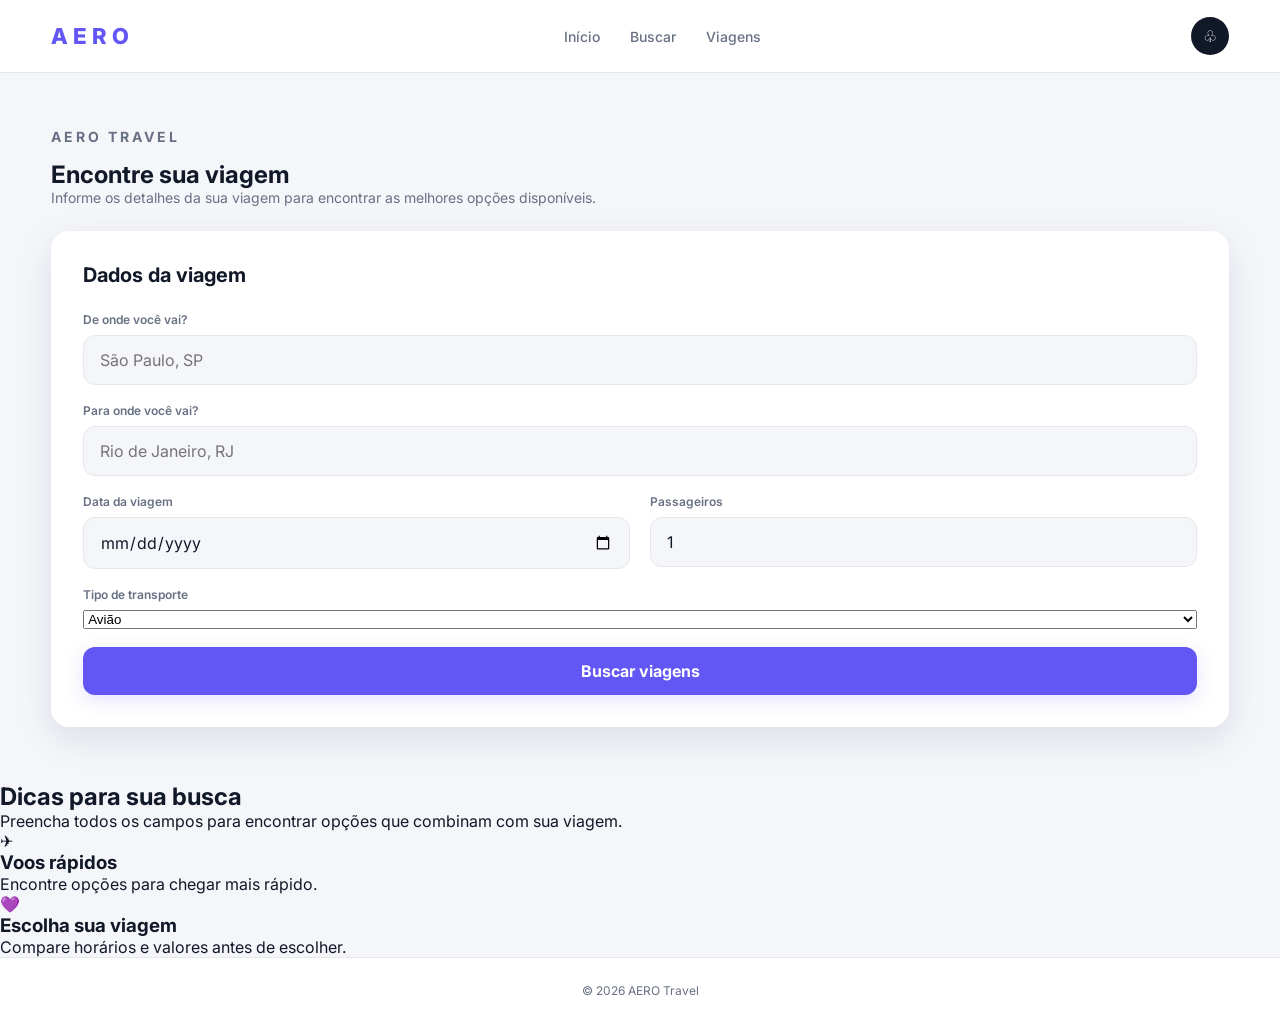
==== index.html @ 28d56502 "a parte do buscar" ====
<!DOCTYPE html>
<html lang="pt-BR">
<head>
    <meta charset="UTF-8">
    <meta name="viewport" content="width=device-width, initial-scale=1.0">

    <title>AERO — Buscar viagem</title>

    <link rel="preconnect" href="https://fonts.googleapis.com">
    <link rel="preconnect" href="https://fonts.gstatic.com" crossorigin>

    <link href="https://fonts.googleapis.com/css2?family=Inter:wght@400;500;600;700;800&display=swap" rel="stylesheet">

    <link rel="stylesheet" href="style.css">
</head>

<body>

    <header class="miku">
        <nav class="bowie" aria-label="Navegação principal">

            <a href="index.html" class="luka" aria-label="Página inicial da AERO">
                AERO
            </a>

            <div class="kaito">
                <a href="index.html" class="rin">Início</a>
                <a href="buscar.html" class="rin">Buscar</a>
                <a href="#" class="rin">Viagens</a>
            </div>

            <button class="len" aria-label="Notificações">
                ♧
            </button>

        </nav>
    </header>


    <main>

        <section class="kanade">

            <div class="marcy">
                <p class="ado">AERO TRAVEL</p>

                <h1>
                    Encontre sua viagem
                </h1>

                <p>
                    Informe os detalhes da sua viagem para encontrar
                    as melhores opções disponíveis.
                </p>
            </div>


            <section class="meiko" aria-labelledby="busca-titulo">

                <h2 id="busca-titulo" class="flower">
                    Dados da viagem
                </h2>


                <form class="rei" action="#" method="get">

                    <div class="asuka">

                        <label for="origem">
                            De onde você vai?
                        </label>

                        <input
                            type="text"
                            id="origem"
                            name="origem"
                            placeholder="São Paulo, SP"
                            required
                        >

                    </div>


                    <div class="asuka">

                        <label for="destino">
                            Para onde você vai?
                        </label>

                        <input
                            type="text"
                            id="destino"
                            name="destino"
                            placeholder="Rio de Janeiro, RJ"
                            required
                        >

                    </div>


                    <div class="sonic">

                        <div class="asuka">

                            <label for="data">
                                Data da viagem
                            </label>

                            <input
                                type="date"
                                id="data"
                                name="data"
                                required
                            >

                        </div>


                        <div class="asuka">

                            <label for="passageiros">
                                Passageiros
                            </label>

                            <input
                                type="number"
                                id="passageiros"
                                name="passageiros"
                                min="1"
                                max="10"
                                value="1"
                                required
                            >

                        </div>

                    </div>


                    <div class="asuka">

                        <label for="transporte">
                            Tipo de transporte
                        </label>

                        <select
                            id="transporte"
                            name="transporte"
                        >

                            <option value="aviao">
                                Avião
                            </option>

                            <option value="helicoptero">
                                Helicóptero
                            </option>

                        </select>

                    </div>


                    <button type="submit" class="yor">
                        Buscar viagens
                    </button>

                </form>

            </section>

        </section>


        <section class="iris" aria-labelledby="dicas-titulo">

            <div class="celeste">

                <h2 id="dicas-titulo">
                    Dicas para sua busca
                </h2>

                <p>
                    Preencha todos os campos para encontrar
                    opções que combinam com sua viagem.
                </p>

            </div>


            <div class="atlas">

                <article class="ren">

                    <div class="zephyr">
                        ✈
                    </div>

                    <div>
                        <h3>
                            Voos rápidos
                        </h3>

                        <p>
                            Encontre opções para chegar mais rápido.
                        </p>
                    </div>

                </article>


                <article class="ren">

                    <div class="zephyr">
                        💜
                    </div>

                    <div>
                        <h3>
                            Escolha sua viagem
                        </h3>

                        <p>
                            Compare horários e valores antes de escolher.
                        </p>
                    </div>

                </article>

            </div>

        </section>

    </main>


    <footer class="radiohead">

        <p>
            © 2026 AERO Travel
        </p>

    </footer>

</body>
</html>
---- style.css ----
:root {
    --miku-blue: #6257f5;
    --miku-light: #8279ff;
    --bowie-night: #111827;
    --luka-space: #182338;
    --gumi-white: #ffffff;
    --teto-cloud: #f5f6fa;
    --ado-gray: #687083;
    --ado-border: #e5e7eb;
    --freddie-shadow: 0 12px 35px rgba(17, 24, 39, 0.10);
    --hayley-shadow: 0 5px 18px rgba(98, 87, 245, 0.18);
    --meiko-round: 18px;
    --rei-round: 12px;
}


* {
    margin: 0;
    padding: 0;
    box-sizing: border-box;
}

body {
    min-height: 100vh;
    font-family: "Inter", sans-serif;
    color: var(--bowie-night);
    background: var(--teto-cloud);
    overflow-x: hidden;
}

a {
    color: inherit;
    text-decoration: none;
}


button,
input {
    font: inherit;
}


.miku {
    width: 100%;
    background: var(--gumi-white);
    border-bottom: 1px solid var(--ado-border);
}

.bowie {
    width: min(1180px, 92%);
    min-height: 72px;
    margin: 0 auto;
    display: flex;
    align-items: center;
    justify-content: space-between;
    gap: 30px;
}

.luka {
    font-size: 22px;
    font-weight: 800;
    letter-spacing: 5px;
    color: var(--miku-blue);
}

.kaito {
    display: flex;
    align-items: center;
    gap: 30px;
}

.rin {
    position: relative;
    font-size: 14px;
    font-weight: 500;
    color: var(--ado-gray);
    transition: color 0.2s ease;
}

.rin:hover {
    color: var(--miku-blue);
}

.len {
    width: 38px;
    height: 38px;
    border: 0;
    border-radius: 50%;
    color: var(--gumi-white);
    background: var(--bowie-night);
    cursor: pointer;
    transition:
        transform 0.2s ease,
        background 0.2s ease;
}

.len:hover {
    transform: translateY(-2px);
    background: var(--miku-blue);
}

.gumi {
    width: min(1180px, 92%);
    min-height: 520px;
    margin: 35px auto 0;
    padding: 65px;
    display: grid;
    grid-template-columns: 1fr 1fr;
    align-items: center;
    gap: 70px;
    border-radius: 28px;
    color: var(--gumi-white);
    background:
        linear-gradient(
            135deg,
            var(--luka-space),
            var(--bowie-night)
        );

    box-shadow: var(--freddie-shadow);
}

.teto {
    max-width: 520px;
}


.ado {
    margin-bottom: 15px;
    font-size: 12px;
    font-weight: 700;
    letter-spacing: 3px;
    color: var(--miku-light);
}


.freddie {
    margin-bottom: 20px;
    font-size: clamp(36px, 5vw, 60px);
    line-height: 1.05;
    letter-spacing: -2px;
}


.hayley {
    max-width: 420px;
    font-size: 16px;
    line-height: 1.7;
    color: #c8cedb;
}

.meiko {
    padding: 32px;
    border-radius: var(--meiko-round);
    color: var(--bowie-night);
    background: var(--gumi-white);
    box-shadow: var(--freddie-shadow);
}


.flower {
    margin-bottom: 25px;
    font-size: 20px;
}


.rei {
    display: flex;
    flex-direction: column;
    gap: 18px;
}


.asuka {
    display: flex;
    flex-direction: column;
    gap: 8px;
}


.asuka label {
    font-size: 12px;
    font-weight: 600;
    color: var(--ado-gray);
}


.asuka input {
    width: 100%;
    padding: 14px 16px;
    border: 1px solid var(--ado-border);
    border-radius: var(--rei-round);
    outline: none;
    color: var(--bowie-night);
    background: var(--teto-cloud);
    transition:
        border-color 0.2s ease,
        box-shadow 0.2s ease;
}


.asuka input:focus {
    border-color: var(--miku-blue);
    box-shadow: 0 0 0 3px rgba(98, 87, 245, 0.12);
}


.yor {
    width: 100%;
    padding: 14px 20px;
    border: 0;
    border-radius: var(--rei-round);
    color: var(--gumi-white);
    background: var(--miku-blue);
    font-weight: 700;
    cursor: pointer;
    box-shadow: var(--hayley-shadow);
    transition:
        transform 0.2s ease,
        background 0.2s ease;
}

.yor:hover {
    transform: translateY(-2px);
    background: var(--miku-light);
}


.kanade {
    width: min(1180px, 92%);
    margin: 55px auto;

}


.marcy {
    margin-bottom: 25px;
}


.marcy h2 {
    margin-bottom: 7px;
    font-size: 24px;
}


.marcy p {
    color: var(--ado-gray);
    font-size: 14px;
}


.sonic {
    display: grid;
    grid-template-columns: repeat(2, 1fr);
    gap: 20px;
}


.mob {
    padding: 24px;
    display: flex;
    align-items: center;
    gap: 18px;
    border: 1px solid var(--ado-border);
    border-radius: var(--meiko-round);
    background: var(--gumi-white);
    box-shadow: var(--freddie-shadow);
    transition:
        transform 0.2s ease,
        box-shadow 0.2s ease;
}


.mob:hover {
    transform: translateY(-4px);
    box-shadow: 0 16px 35px rgba(17, 24, 39, 0.13);
}


.ramona {
    width: 50px;
    height: 50px;
    display: flex;
    align-items: center;
    justify-content: center;
    flex-shrink: 0;
    border-radius: 14px;
    font-size: 22px;
    background: #eeedff;
}


.mob h3 {
    margin-bottom: 4px;
    font-size: 16px;
}


.mob p {
    font-size: 13px;
    color: var(--ado-gray);
}

.radiohead {
    padding: 25px;
    text-align: center;
    border-top: 1px solid var(--ado-border);
    color: var(--ado-gray);
    background: var(--gumi-white);
    font-size: 12px;
}

@media (max-width: 850px) {

    .gumi {
        grid-template-columns: 1fr;
        gap: 40px;
        padding: 45px;
    }

    .teto {
        max-width: 100%;
    }

}

@media (max-width: 600px) {
  
    .bowie {
        min-height: 64px;
    }

    .kaito {
        display: none;
    }


    .gumi {
        width: 94%;
        margin-top: 15px;
        padding: 30px 22px;
        border-radius: 22px;
        gap: 30px;
    }


    .freddie {
        font-size: 38px;
        letter-spacing: -1px;
    }


    .meiko {
        padding: 22px;
    }


    .sonic {
        grid-template-columns: 1fr;
    }


    .kanade {
        width: 94%;
        margin: 40px auto;
    }

}


@media (max-width: 400px) {

    .gumi {
        padding: 25px 18px;
    }


    .freddie {
        font-size: 33px;
    }


    .meiko {
        padding: 18px;
    }


    .mob {
        padding: 18px;
    }

}
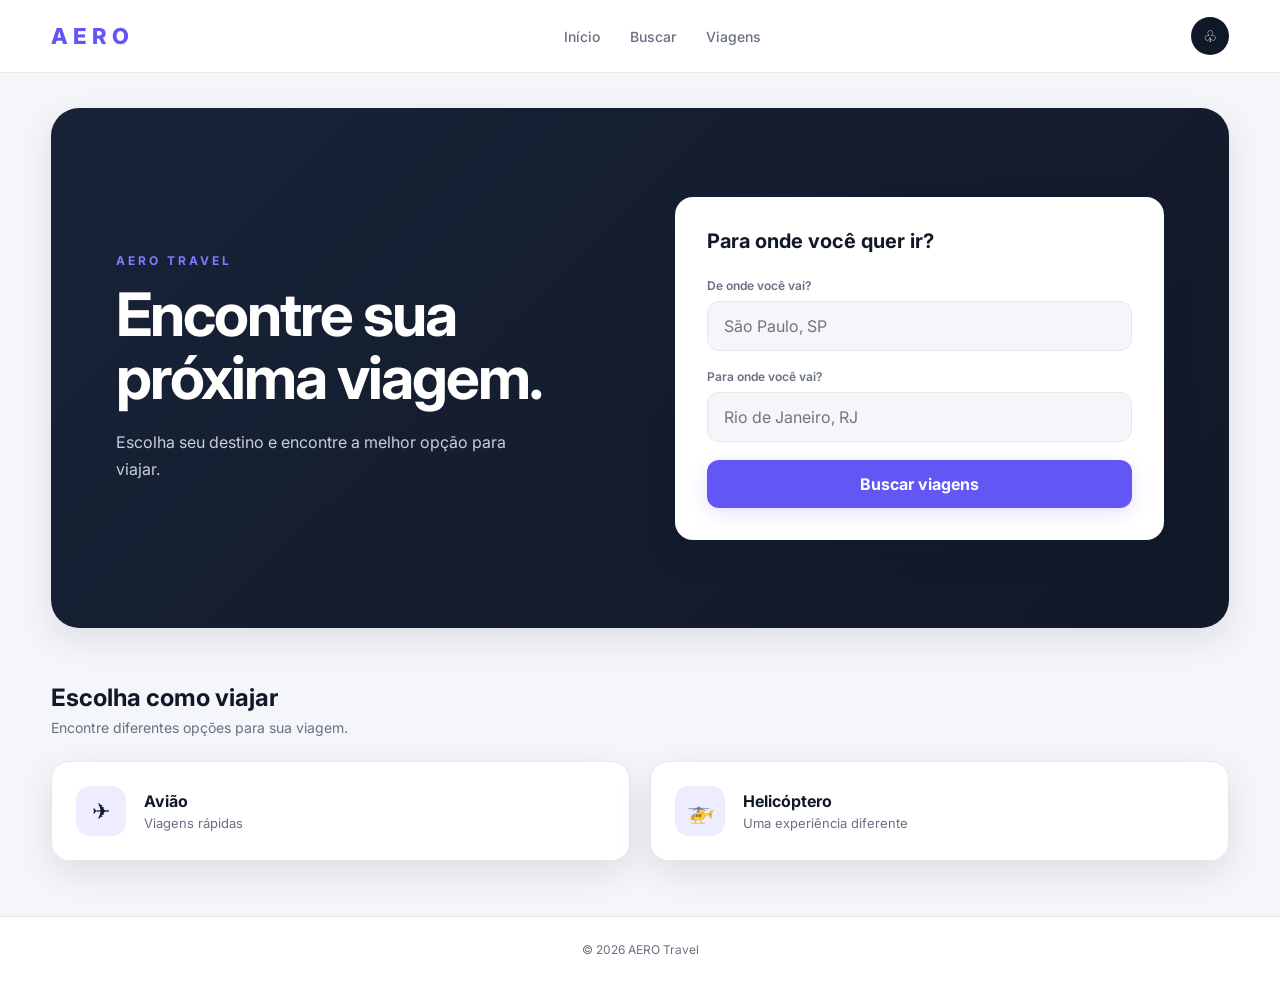
==== commit 34c71d3b: "corrigindo erros" ====
--- a/index.html
+++ b/index.html
@@ -1,11 +1,10 @@
-
 <!DOCTYPE html>
 <html lang="pt-BR">
 <head>
     <meta charset="UTF-8">
     <meta name="viewport" content="width=device-width, initial-scale=1.0">
 
-    <title>AERO — Buscar viagem</title>
+    <title>AERO — Sua próxima viagem</title>
 
     <link rel="preconnect" href="https://fonts.googleapis.com">
     <link rel="preconnect" href="https://fonts.gstatic.com" crossorigin>
@@ -40,125 +39,54 @@
 
     <main>
 
-        <section class="kanade">
+        <section class="gumi">
 
-            <div class="marcy">
+            <div class="teto">
+
                 <p class="ado">AERO TRAVEL</p>
 
-                <h1>
-                    Encontre sua viagem
+                <h1 class="freddie">
+                    Encontre sua<br>
+                    próxima viagem.
                 </h1>
 
-                <p>
-                    Informe os detalhes da sua viagem para encontrar
-                    as melhores opções disponíveis.
+                <p class="hayley">
+                    Escolha seu destino e encontre
+                    a melhor opção para viajar.
                 </p>
+
             </div>
 
 
             <section class="meiko" aria-labelledby="busca-titulo">
 
                 <h2 id="busca-titulo" class="flower">
-                    Dados da viagem
+                    Para onde você quer ir?
                 </h2>
 
-
-                <form class="rei" action="#" method="get">
+                <form class="rei">
 
                     <div class="asuka">
-
-                        <label for="origem">
-                            De onde você vai?
-                        </label>
+                        <label for="origem">De onde você vai?</label>
 
                         <input
                             type="text"
                             id="origem"
                             name="origem"
                             placeholder="São Paulo, SP"
-                            required
                         >
-
                     </div>
 
 
                     <div class="asuka">
-
-                        <label for="destino">
-                            Para onde você vai?
-                        </label>
+                        <label for="destino">Para onde você vai?</label>
 
                         <input
                             type="text"
                             id="destino"
                             name="destino"
                             placeholder="Rio de Janeiro, RJ"
-                            required
                         >
-
-                    </div>
-
-
-                    <div class="sonic">
-
-                        <div class="asuka">
-
-                            <label for="data">
-                                Data da viagem
-                            </label>
-
-                            <input
-                                type="date"
-                                id="data"
-                                name="data"
-                                required
-                            >
-
-                        </div>
-
-
-                        <div class="asuka">
-
-                            <label for="passageiros">
-                                Passageiros
-                            </label>
-
-                            <input
-                                type="number"
-                                id="passageiros"
-                                name="passageiros"
-                                min="1"
-                                max="10"
-                                value="1"
-                                required
-                            >
-
-                        </div>
-
-                    </div>
-
-
-                    <div class="asuka">
-
-                        <label for="transporte">
-                            Tipo de transporte
-                        </label>
-
-                        <select
-                            id="transporte"
-                            name="transporte"
-                        >
-
-                            <option value="aviao">
-                                Avião
-                            </option>
-
-                            <option value="helicoptero">
-                                Helicóptero
-                            </option>
-
-                        </select>
-
                     </div>
 
 
@@ -173,59 +101,36 @@
         </section>
 
 
-        <section class="iris" aria-labelledby="dicas-titulo">
+        <section class="kanade" aria-labelledby="atalhos-titulo">
 
-            <div class="celeste">
-
-                <h2 id="dicas-titulo">
-                    Dicas para sua busca
-                </h2>
+            <div class="marcy">
+                <h2 id="atalhos-titulo">Escolha como viajar</h2>
 
                 <p>
-                    Preencha todos os campos para encontrar
-                    opções que combinam com sua viagem.
+                    Encontre diferentes opções para sua viagem.
                 </p>
-
             </div>
 
 
-            <div class="atlas">
+            <div class="sonic">
 
-                <article class="ren">
-
-                    <div class="zephyr">
-                        ✈
-                    </div>
+                <article class="mob">
+                    <div class="ramona">✈</div>
 
                     <div>
-                        <h3>
-                            Voos rápidos
-                        </h3>
-
-                        <p>
-                            Encontre opções para chegar mais rápido.
-                        </p>
+                        <h3>Avião</h3>
+                        <p>Viagens rápidas</p>
                     </div>
-
                 </article>
 
 
-                <article class="ren">
-
-                    <div class="zephyr">
-                        💜
-                    </div>
+                <article class="mob">
+                    <div class="ramona">🚁</div>
 
                     <div>
-                        <h3>
-                            Escolha sua viagem
-                        </h3>
-
-                        <p>
-                            Compare horários e valores antes de escolher.
-                        </p>
+                        <h3>Helicóptero</h3>
+                        <p>Uma experiência diferente</p>
                     </div>
-
                 </article>
 
             </div>
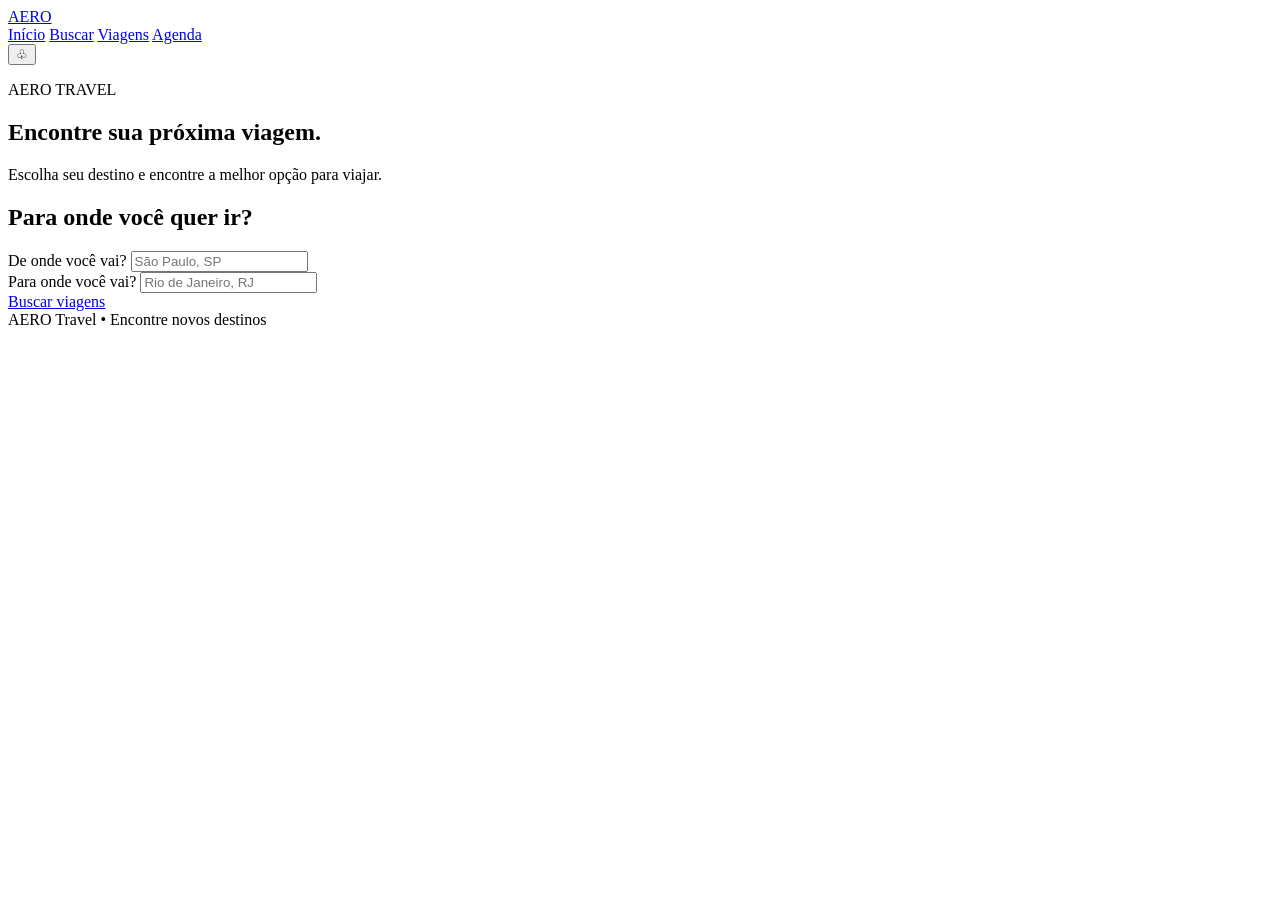
==== commit 2af1c0de: "Refactor index.html for improved layout and content Updated HTML structure and content for AERO Trav" ====
--- a/index.html
+++ b/index.html
@@ -1,68 +1,57 @@
 <!DOCTYPE html>
 <html lang="pt-BR">
+
 <head>
     <meta charset="UTF-8">
     <meta name="viewport" content="width=device-width, initial-scale=1.0">
-
-    <title>AERO — Sua próxima viagem</title>
+    <title>AERO Travel</title>
 
     <link rel="preconnect" href="https://fonts.googleapis.com">
     <link rel="preconnect" href="https://fonts.gstatic.com" crossorigin>
-
     <link href="https://fonts.googleapis.com/css2?family=Inter:wght@400;500;600;700;800&display=swap" rel="stylesheet">
 
-    <link rel="stylesheet" href="style.css">
+    <link rel="stylesheet" href="css/style.css">
 </head>
 
 <body>
 
     <header class="miku">
-        <nav class="bowie" aria-label="Navegação principal">
+        <div class="bowie">
 
-            <a href="index.html" class="luka" aria-label="Página inicial da AERO">
-                AERO
-            </a>
+            <a href="index.html" class="luka">AERO</a>
 
-            <div class="kaito">
+            <nav class="kaito">
                 <a href="index.html" class="rin">Início</a>
                 <a href="buscar.html" class="rin">Buscar</a>
-                <a href="#" class="rin">Viagens</a>
+                <a href="resultados.html" class="rin">Viagens</a>
+                <a href="agenda.html" class="rin">Agenda</a>
+            </nav>
+
+            <button class="len">♧</button>
+
+        </div>
+    </header>
+
+    <main class="aero-fundo">
+
+        <div class="aero-sombra"></div>
+
+        <section class="kanade aero-conteudo">
+
+            <div class="marcy">
+                <p class="ado">AERO TRAVEL</p>
+
+                <h1>Encontre sua próxima viagem.</h1>
+
+                <p>
+                    Escolha seu destino e encontre a melhor
+                    opção para viajar.
+                </p>
             </div>
 
-            <button class="len" aria-label="Notificações">
-                ♧
-            </button>
+            <section class="meiko">
 
-        </nav>
-    </header>
-
-
-    <main>
-
-        <section class="gumi">
-
-            <div class="teto">
-
-                <p class="ado">AERO TRAVEL</p>
-
-                <h1 class="freddie">
-                    Encontre sua<br>
-                    próxima viagem.
-                </h1>
-
-                <p class="hayley">
-                    Escolha seu destino e encontre
-                    a melhor opção para viajar.
-                </p>
-
-            </div>
-
-
-            <section class="meiko" aria-labelledby="busca-titulo">
-
-                <h2 id="busca-titulo" class="flower">
-                    Para onde você quer ir?
-                </h2>
+                <h2 class="flower">Para onde você quer ir?</h2>
 
                 <form class="rei">
 
@@ -72,11 +61,8 @@
                         <input
                             type="text"
                             id="origem"
-                            name="origem"
-                            placeholder="São Paulo, SP"
-                        >
+                            placeholder="São Paulo, SP">
                     </div>
-
 
                     <div class="asuka">
                         <label for="destino">Para onde você vai?</label>
@@ -84,15 +70,16 @@
                         <input
                             type="text"
                             id="destino"
-                            name="destino"
-                            placeholder="Rio de Janeiro, RJ"
-                        >
+                            placeholder="Rio de Janeiro, RJ">
                     </div>
 
+                    <div class="sonic">
 
-                    <button type="submit" class="yor">
-                        Buscar viagens
-                    </button>
+                        <a href="buscar.html" class="yor">
+                            Buscar viagens
+                        </a>
+
+                    </div>
 
                 </form>
 
@@ -100,53 +87,12 @@
 
         </section>
 
-
-        <section class="kanade" aria-labelledby="atalhos-titulo">
-
-            <div class="marcy">
-                <h2 id="atalhos-titulo">Escolha como viajar</h2>
-
-                <p>
-                    Encontre diferentes opções para sua viagem.
-                </p>
-            </div>
-
-
-            <div class="sonic">
-
-                <article class="mob">
-                    <div class="ramona">✈</div>
-
-                    <div>
-                        <h3>Avião</h3>
-                        <p>Viagens rápidas</p>
-                    </div>
-                </article>
-
-
-                <article class="mob">
-                    <div class="ramona">🚁</div>
-
-                    <div>
-                        <h3>Helicóptero</h3>
-                        <p>Uma experiência diferente</p>
-                    </div>
-                </article>
-
-            </div>
-
-        </section>
-
     </main>
 
-
     <footer class="radiohead">
-
-        <p>
-            © 2026 AERO Travel
-        </p>
-
+        AERO Travel • Encontre novos destinos
     </footer>
 
 </body>
+
 </html>
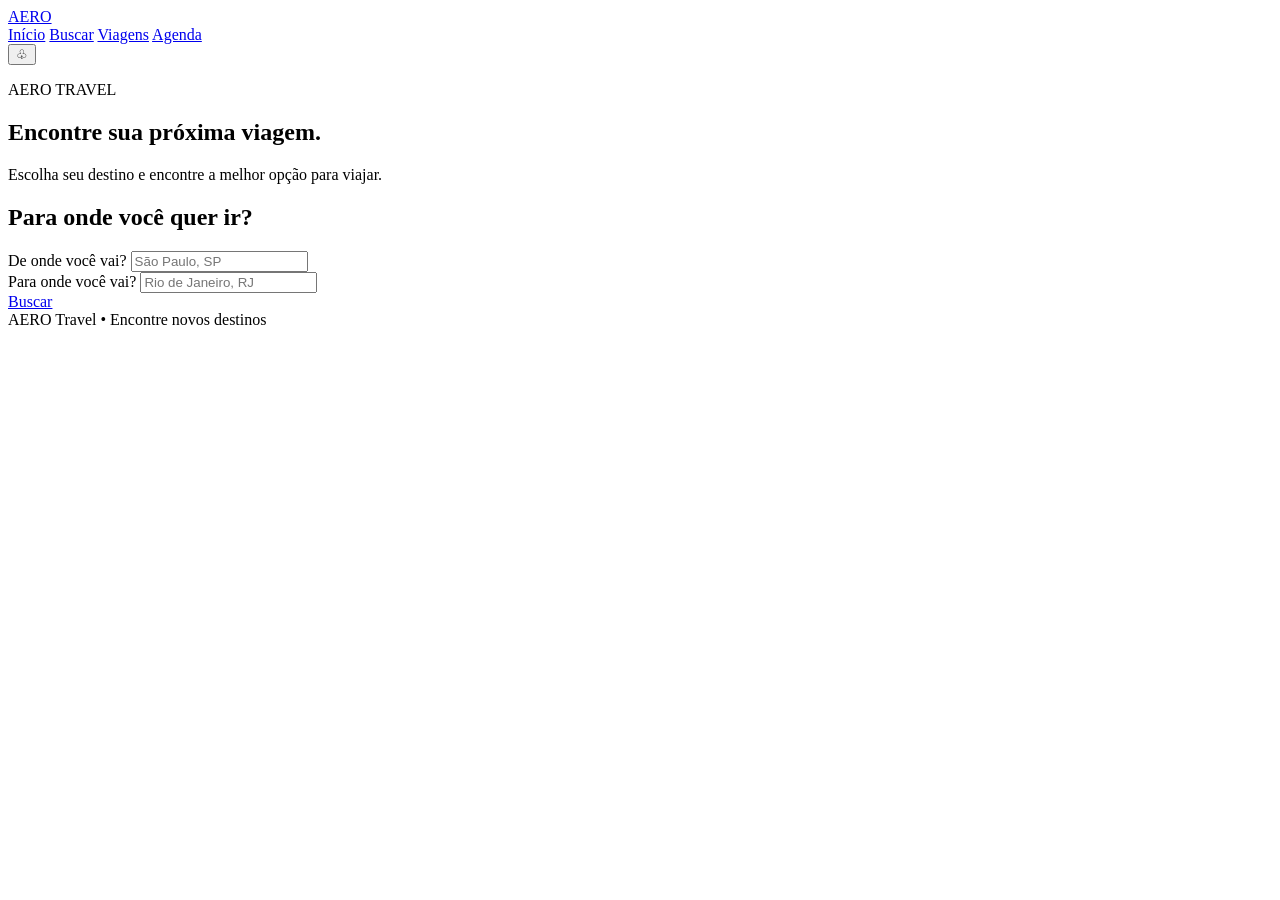
==== commit 337c295d: "Refactor HTML structure and update titles" ====
--- a/index.html
+++ b/index.html
@@ -4,10 +4,12 @@
 <head>
     <meta charset="UTF-8">
     <meta name="viewport" content="width=device-width, initial-scale=1.0">
-    <title>AERO Travel</title>
+
+    <title>AERO</title>
 
     <link rel="preconnect" href="https://fonts.googleapis.com">
     <link rel="preconnect" href="https://fonts.gstatic.com" crossorigin>
+
     <link href="https://fonts.googleapis.com/css2?family=Inter:wght@400;500;600;700;800&display=swap" rel="stylesheet">
 
     <link rel="stylesheet" href="css/style.css">
@@ -16,29 +18,35 @@
 <body>
 
     <header class="miku">
+
         <div class="bowie">
 
             <a href="index.html" class="luka">AERO</a>
 
             <nav class="kaito">
+
                 <a href="index.html" class="rin">Início</a>
+
                 <a href="buscar.html" class="rin">Buscar</a>
+
                 <a href="resultados.html" class="rin">Viagens</a>
+
                 <a href="agenda.html" class="rin">Agenda</a>
+
             </nav>
 
             <button class="len">♧</button>
 
         </div>
+
     </header>
 
-    <main class="aero-fundo">
+    <main>
 
-        <div class="aero-sombra"></div>
-
-        <section class="kanade aero-conteudo">
+        <section class="kanade">
 
             <div class="marcy">
+
                 <p class="ado">AERO TRAVEL</p>
 
                 <h1>Encontre sua próxima viagem.</h1>
@@ -47,36 +55,47 @@
                     Escolha seu destino e encontre a melhor
                     opção para viajar.
                 </p>
+
             </div>
 
             <section class="meiko">
 
-                <h2 class="flower">Para onde você quer ir?</h2>
+                <h2 class="flower">
+                    Para onde você quer ir?
+                </h2>
 
                 <form class="rei">
 
                     <div class="asuka">
-                        <label for="origem">De onde você vai?</label>
+
+                        <label for="origem">
+                            De onde você vai?
+                        </label>
 
                         <input
                             type="text"
                             id="origem"
                             placeholder="São Paulo, SP">
+
                     </div>
 
                     <div class="asuka">
-                        <label for="destino">Para onde você vai?</label>
+
+                        <label for="destino">
+                            Para onde você vai?
+                        </label>
 
                         <input
                             type="text"
                             id="destino"
                             placeholder="Rio de Janeiro, RJ">
+
                     </div>
 
                     <div class="sonic">
 
                         <a href="buscar.html" class="yor">
-                            Buscar viagens
+                            Buscar
                         </a>
 
                     </div>
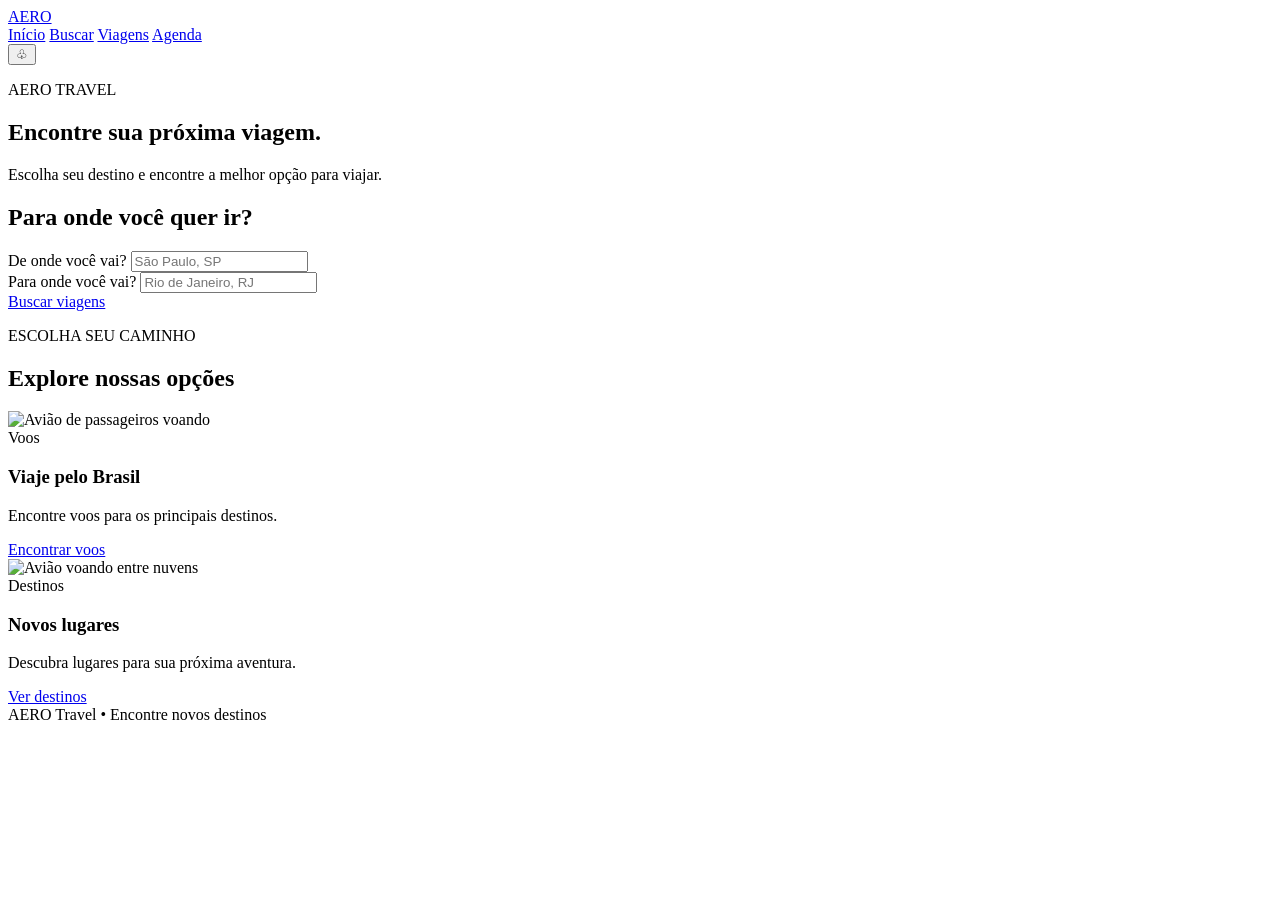
==== commit 10292743: "Update title and navigation links in index.html" ====
--- a/index.html
+++ b/index.html
@@ -5,11 +5,10 @@
     <meta charset="UTF-8">
     <meta name="viewport" content="width=device-width, initial-scale=1.0">
 
-    <title>AERO</title>
+    <title>AERO | Início</title>
 
     <link rel="preconnect" href="https://fonts.googleapis.com">
     <link rel="preconnect" href="https://fonts.gstatic.com" crossorigin>
-
     <link href="https://fonts.googleapis.com/css2?family=Inter:wght@400;500;600;700;800&display=swap" rel="stylesheet">
 
     <link rel="stylesheet" href="css/style.css">
@@ -24,15 +23,10 @@
             <a href="index.html" class="luka">AERO</a>
 
             <nav class="kaito">
-
                 <a href="index.html" class="rin">Início</a>
-
                 <a href="buscar.html" class="rin">Buscar</a>
-
-                <a href="resultados.html" class="rin">Viagens</a>
-
-                <a href="agenda.html" class="rin">Agenda</a>
-
+                <a href="viagens.html" class="rin">Viagens</a>
+                <a href="agendamento.html" class="rin">Agenda</a>
             </nav>
 
             <button class="len">♧</button>
@@ -43,7 +37,7 @@
 
     <main>
 
-        <section class="kanade">
+        <section class="morrigan">
 
             <div class="marcy">
 
@@ -58,19 +52,15 @@
 
             </div>
 
-            <section class="meiko">
+            <div class="meiko">
 
-                <h2 class="flower">
-                    Para onde você quer ir?
-                </h2>
+                <h2 class="flower">Para onde você quer ir?</h2>
 
                 <form class="rei">
 
                     <div class="asuka">
 
-                        <label for="origem">
-                            De onde você vai?
-                        </label>
+                        <label for="origem">De onde você vai?</label>
 
                         <input
                             type="text"
@@ -81,9 +71,7 @@
 
                     <div class="asuka">
 
-                        <label for="destino">
-                            Para onde você vai?
-                        </label>
+                        <label for="destino">Para onde você vai?</label>
 
                         <input
                             type="text"
@@ -92,17 +80,68 @@
 
                     </div>
 
-                    <div class="sonic">
+                    <a href="buscar.html" class="yor">
+                        Buscar viagens
+                    </a>
 
-                        <a href="buscar.html" class="yor">
-                            Buscar
+                </form>
+
+            </div>
+
+        </section>
+
+        <section class="atlas">
+
+            <div class="section-heading">
+                <div>
+                    <p class="ado">ESCOLHA SEU CAMINHO</p>
+                    <h2>Explore nossas opções</h2>
+                </div>
+            </div>
+
+            <div class="viagens-grid">
+
+                <article class="viagem-card viagem-image">
+
+                    <img src="imagens/img2.png" alt="Avião de passageiros voando">
+
+                    <div class="viagem-content">
+
+                        <span class="status">Voos</span>
+
+                        <h3>Viaje pelo Brasil</h3>
+
+                        <p>Encontre voos para os principais destinos.</p>
+
+                        <a href="buscar.html" class="detalhes-link">
+                            Encontrar voos
                         </a>
 
                     </div>
 
-                </form>
+                </article>
 
-            </section>
+                <article class="viagem-card viagem-image">
+
+                    <img src="imagens/img5.png" alt="Avião voando entre nuvens">
+
+                    <div class="viagem-content">
+
+                        <span class="status">Destinos</span>
+
+                        <h3>Novos lugares</h3>
+
+                        <p>Descubra lugares para sua próxima aventura.</p>
+
+                        <a href="viagens.html" class="detalhes-link">
+                            Ver destinos
+                        </a>
+
+                    </div>
+
+                </article>
+
+            </div>
 
         </section>
 
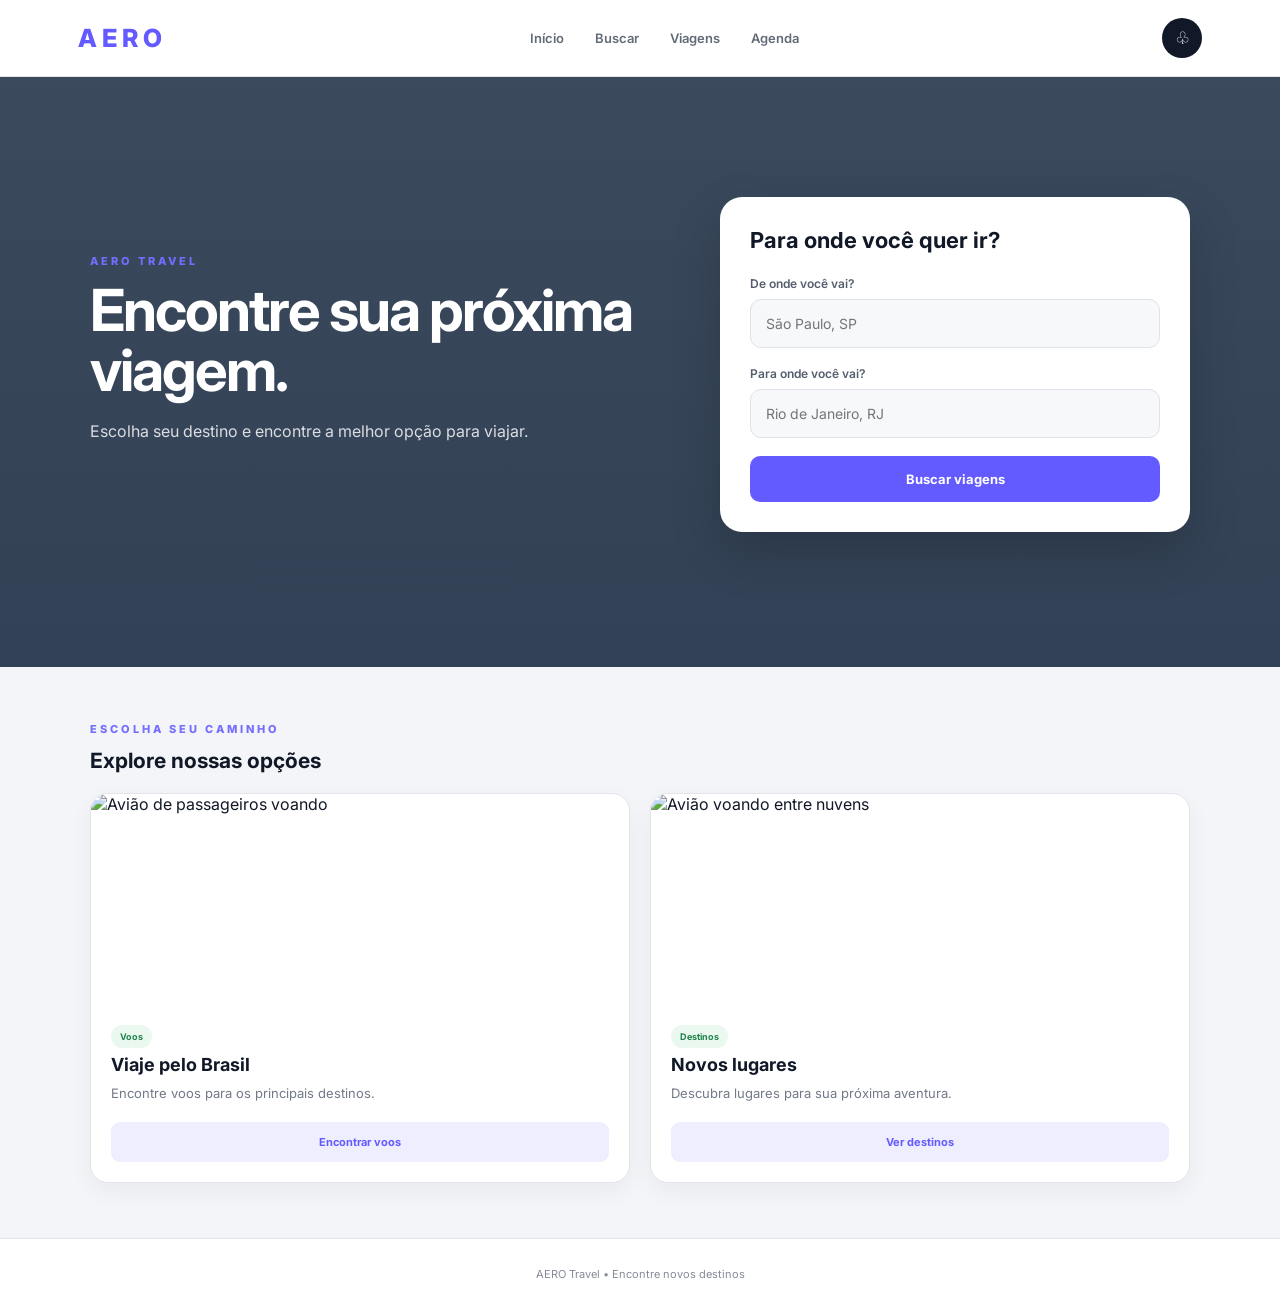
==== commit c3f51135: "Update stylesheet link path in index.html" ====
--- a/index.html
+++ b/index.html
@@ -11,7 +11,7 @@
     <link rel="preconnect" href="https://fonts.gstatic.com" crossorigin>
     <link href="https://fonts.googleapis.com/css2?family=Inter:wght@400;500;600;700;800&display=swap" rel="stylesheet">
 
-    <link rel="stylesheet" href="css/style.css">
+    <link rel="stylesheet" href="style.css">
 </head>
 
 <body>
--- a/style.css
+++ b/style.css
@@ -0,0 +1,1160 @@
+* {
+    margin: 0;
+    padding: 0;
+    box-sizing: border-box;
+}
+
+html {
+    scroll-behavior: smooth;
+}
+
+body {
+    min-height: 100vh;
+    font-family: 'Inter', sans-serif;
+    background: #f4f5f8;
+    color: #111827;
+}
+
+a {
+    text-decoration: none;
+    color: inherit;
+}
+
+button,
+input,
+select {
+    font-family: inherit;
+}
+
+.miku {
+    width: 100%;
+    background: #ffffff;
+    border-bottom: 1px solid #e3e5eb;
+    position: sticky;
+    top: 0;
+    z-index: 50;
+}
+
+.bowie {
+    width: min(1180px, 100%);
+    min-height: 76px;
+    margin: auto;
+    padding: 0 28px;
+    display: flex;
+    align-items: center;
+    justify-content: space-between;
+    gap: 25px;
+}
+
+.luka {
+    color: #635bff;
+    font-size: 25px;
+    font-weight: 800;
+    letter-spacing: 5px;
+}
+
+.kaito {
+    display: flex;
+    align-items: center;
+    gap: 5px;
+}
+
+.rin {
+    padding: 10px 13px;
+    border-radius: 9px;
+    color: #626a78;
+    font-size: 13px;
+    font-weight: 600;
+    transition: 0.2s;
+}
+
+.rin:hover,
+.active-rin {
+    background: #efeeff;
+    color: #635bff;
+}
+
+.len {
+    width: 40px;
+    height: 40px;
+    border: none;
+    border-radius: 50%;
+    background: #111827;
+    color: #ffffff;
+    font-size: 17px;
+    cursor: pointer;
+}
+
+main {
+    width: 100%;
+}
+
+.pagina {
+    width: min(1100px, calc(100% - 40px));
+    margin: auto;
+    padding: 55px 0 70px;
+}
+
+.morrigan {
+    position: relative;
+    min-height: 590px;
+    width: min(1100px, calc(100% - 40px));
+    margin: auto;
+    padding: 65px 0 80px;
+    display: grid;
+    grid-template-columns: 1fr 470px;
+    align-items: center;
+    gap: 60px;
+}
+
+.morrigan::before {
+    content: "";
+    position: absolute;
+    z-index: -1;
+    top: 0;
+    left: 50%;
+    width: 100vw;
+    height: 100%;
+    transform: translateX(-50%);
+    background:
+        linear-gradient(rgba(7, 25, 49, 0.78), rgba(7, 25, 49, 0.82)),
+        url("../imagens/img1.png") center / cover no-repeat;
+}
+
+.marcy {
+    margin-bottom: 30px;
+}
+
+.marcy h1 {
+    max-width: 650px;
+    margin-bottom: 18px;
+    color: #ffffff;
+    font-size: clamp(38px, 5vw, 58px);
+    line-height: 1.04;
+    letter-spacing: -2px;
+}
+
+.marcy > p:last-child {
+    max-width: 570px;
+    color: rgba(255, 255, 255, 0.82);
+    font-size: 16px;
+    line-height: 1.7;
+}
+
+.pagina .marcy h1 {
+    color: #111827;
+}
+
+.pagina .marcy > p:last-child {
+    color: #6b7280;
+}
+
+.ado {
+    margin-bottom: 12px;
+    color: #756dff;
+    font-size: 11px;
+    font-weight: 800;
+    letter-spacing: 3px;
+}
+
+.meiko {
+    padding: 30px;
+    border-radius: 22px;
+    background: #ffffff;
+    box-shadow: 0 20px 50px rgba(0, 0, 0, 0.18);
+}
+
+.flower {
+    margin-bottom: 23px;
+    font-size: 22px;
+}
+
+.rei {
+    display: flex;
+    flex-direction: column;
+    gap: 18px;
+}
+
+.asuka {
+    display: flex;
+    flex-direction: column;
+    gap: 8px;
+}
+
+.asuka label {
+    color: #555e6d;
+    font-size: 12px;
+    font-weight: 600;
+}
+
+.asuka input,
+.asuka select {
+    width: 100%;
+    min-height: 49px;
+    padding: 0 15px;
+    border: 1px solid #dfe2e8;
+    border-radius: 11px;
+    outline: none;
+    background: #f7f8fa;
+    color: #161b25;
+    font-size: 14px;
+}
+
+.asuka input:focus,
+.asuka select:focus {
+    border-color: #635bff;
+    background: #ffffff;
+}
+
+.form-grid {
+    display: grid;
+    grid-template-columns: 1fr 1fr;
+    gap: 15px;
+}
+
+.yor {
+    min-height: 46px;
+    padding: 0 22px;
+    display: inline-flex;
+    align-items: center;
+    justify-content: center;
+    border: none;
+    border-radius: 10px;
+    background: #635bff;
+    color: #ffffff;
+    font-size: 13px;
+    font-weight: 700;
+    cursor: pointer;
+    transition: 0.2s;
+}
+
+.yor:hover {
+    background: #5047ec;
+    transform: translateY(-2px);
+}
+
+.atlas {
+    width: min(1100px, calc(100% - 40px));
+    margin: 0 auto;
+    padding: 55px 0;
+}
+
+.section-heading {
+    margin-bottom: 20px;
+    display: flex;
+    align-items: center;
+    justify-content: space-between;
+    gap: 20px;
+}
+
+.section-heading h2 {
+    font-size: 21px;
+}
+
+.section-heading span {
+    color: #858b97;
+    font-size: 12px;
+}
+
+.viagens-grid {
+    display: grid;
+    grid-template-columns: repeat(2, minmax(0, 1fr));
+    gap: 20px;
+}
+
+.viagem-card {
+    overflow: hidden;
+    min-width: 0;
+    border: 1px solid #e3e5ea;
+    border-radius: 18px;
+    background: #ffffff;
+    box-shadow: 0 8px 25px rgba(20, 28, 45, 0.05);
+    transition: 0.2s;
+}
+
+.viagem-card:hover {
+    transform: translateY(-3px);
+    box-shadow: 0 14px 32px rgba(20, 28, 45, 0.1);
+}
+
+.viagem-image img {
+    width: 100%;
+    height: 210px;
+    display: block;
+    object-fit: cover;
+}
+
+.viagem-content {
+    padding: 20px;
+}
+
+.viagem-content h3 {
+    margin: 10px 0 8px;
+    font-size: 18px;
+}
+
+.viagem-content p {
+    margin-bottom: 18px;
+    color: #727987;
+    font-size: 13px;
+    line-height: 1.6;
+}
+
+.viagens-section {
+    width: 100%;
+}
+
+.tabs {
+    margin-bottom: 28px;
+    display: flex;
+    gap: 7px;
+    border-bottom: 1px solid #e1e4e9;
+}
+
+.tab {
+    padding: 10px 14px;
+    border-radius: 8px 8px 0 0;
+    color: #777f8d;
+    font-size: 12px;
+    font-weight: 600;
+}
+
+.active-tab {
+    color: #ffffff;
+    background: #635bff;
+}
+
+.viagem-card:not(.viagem-image) {
+    padding: 20px;
+}
+
+.aviao {
+    width: 100%;
+    height: 160px;
+    margin: -20px -20px 20px;
+    width: calc(100% + 40px);
+    object-fit: cover;
+}
+
+.viagem-topo {
+    display: flex;
+    align-items: center;
+    justify-content: space-between;
+    gap: 12px;
+    margin-bottom: 22px;
+}
+
+.companhia {
+    min-width: 0;
+    display: flex;
+    align-items: center;
+    gap: 10px;
+}
+
+.chihiro {
+    width: 40px;
+    height: 40px;
+    flex-shrink: 0;
+    display: flex;
+    align-items: center;
+    justify-content: center;
+    border-radius: 11px;
+    background: #efeeff;
+    color: #635bff;
+}
+
+.companhia h3 {
+    font-size: 13px;
+}
+
+.companhia p {
+    margin-top: 3px;
+    color: #8a909b;
+    font-size: 10px;
+}
+
+.status,
+.confirmed,
+.finalizada {
+    padding: 6px 9px;
+    border-radius: 20px;
+    background: #eaf8f0;
+    color: #21844b;
+    font-size: 9px;
+    font-weight: 700;
+    white-space: nowrap;
+}
+
+.rota {
+    display: grid;
+    grid-template-columns: 1fr auto 1fr;
+    align-items: center;
+    gap: 10px;
+    padding: 18px 0;
+    border-top: 1px solid #e9ebef;
+    border-bottom: 1px solid #e9ebef;
+}
+
+.cidade {
+    display: flex;
+    flex-direction: column;
+    gap: 4px;
+}
+
+.cidade:last-child {
+    text-align: right;
+}
+
+.cidade span {
+    color: #626a78;
+    font-size: 10px;
+}
+
+.cidade strong {
+    font-size: 21px;
+}
+
+.cidade small {
+    color: #999faa;
+    font-size: 9px;
+    font-weight: 700;
+}
+
+.linha-rota {
+    color: #635bff;
+    font-size: 10px;
+    white-space: nowrap;
+}
+
+.viagem-info {
+    display: grid;
+    grid-template-columns: repeat(3, 1fr);
+    gap: 10px;
+    padding: 17px 0;
+}
+
+.viagem-info div {
+    display: flex;
+    flex-direction: column;
+    gap: 4px;
+}
+
+.viagem-info span {
+    color: #8a909b;
+    font-size: 9px;
+}
+
+.viagem-info strong {
+    font-size: 11px;
+}
+
+.detalhes-link {
+    min-height: 40px;
+    display: flex;
+    align-items: center;
+    justify-content: center;
+    border-radius: 9px;
+    background: #efeeff;
+    color: #635bff;
+    font-size: 11px;
+    font-weight: 700;
+    transition: 0.2s;
+}
+
+.detalhes-link:hover {
+    background: #635bff;
+    color: #ffffff;
+}
+
+.voltar {
+    display: inline-block;
+    margin-bottom: 18px;
+    color: #635bff;
+    font-size: 12px;
+    font-weight: 600;
+}
+
+.aster {
+    overflow: hidden;
+    border-radius: 20px;
+    background: #ffffff;
+    box-shadow: 0 10px 35px rgba(20, 28, 45, 0.07);
+}
+
+.detalhes-aviao {
+    width: 100%;
+    height: 260px;
+    display: block;
+    object-fit: cover;
+}
+
+.aster > .selene,
+.aster > .orion,
+.aster > .lyra,
+.aster > .payton {
+    margin-left: 30px;
+    margin-right: 30px;
+}
+
+.selene {
+    padding: 25px 0;
+    display: flex;
+    align-items: center;
+    justify-content: space-between;
+    gap: 20px;
+    border-bottom: 1px solid #e8e9ed;
+}
+
+.selene h1 {
+    margin-bottom: 5px;
+    font-size: 22px;
+}
+
+.selene p:last-child {
+    color: #858b97;
+    font-size: 11px;
+}
+
+.lilith-text {
+    margin-bottom: 5px;
+    color: #635bff;
+    font-size: 9px;
+    font-weight: 800;
+    letter-spacing: 2px;
+}
+
+.orion {
+    display: grid;
+    grid-template-columns: 1fr auto 1fr;
+    align-items: center;
+    gap: 25px;
+    padding: 40px 15px;
+}
+
+.destino {
+    display: flex;
+    flex-direction: column;
+    gap: 6px;
+}
+
+.destino:last-child {
+    text-align: right;
+}
+
+.destino span {
+    color: #646c79;
+    font-size: 12px;
+}
+
+.destino strong {
+    font-size: 31px;
+}
+
+.destino small {
+    color: #969ca7;
+    font-size: 9px;
+    font-weight: 700;
+}
+
+.trajeto {
+    color: #635bff;
+    text-align: center;
+    font-size: 10px;
+}
+
+.trajeto div {
+    margin-top: 8px;
+    white-space: nowrap;
+}
+
+.lyra {
+    padding: 25px 0;
+    border-top: 1px solid #e8e9ed;
+}
+
+.lyra h2 {
+    margin-bottom: 17px;
+    font-size: 18px;
+}
+
+.cassio {
+    display: grid;
+    grid-template-columns: repeat(4, 1fr);
+    gap: 12px;
+}
+
+.nova-card {
+    padding: 15px;
+    border-radius: 11px;
+    background: #f7f7fa;
+}
+
+.nova-card span,
+.location span,
+.total span {
+    display: block;
+    margin-bottom: 5px;
+    color: #858b97;
+    font-size: 9px;
+}
+
+.nova-card strong,
+.location strong {
+    font-size: 11px;
+}
+
+.payton {
+    padding: 20px 0 25px;
+    display: flex;
+    align-items: center;
+    justify-content: space-between;
+    gap: 20px;
+    border-top: 1px solid #e8e9ed;
+}
+
+.payton h2 {
+    color: #635bff;
+    font-size: 21px;
+}
+
+.selena {
+    width: min(700px, calc(100% - 40px));
+    margin: auto;
+    padding: 60px 0;
+    text-align: center;
+}
+
+.stella {
+    width: 62px;
+    height: 62px;
+    margin: 0 auto 20px;
+    display: flex;
+    align-items: center;
+    justify-content: center;
+    border-radius: 50%;
+    background: #eaf8f0;
+    color: #21844b;
+    font-size: 27px;
+    font-weight: 700;
+}
+
+.selena h1 {
+    margin-bottom: 12px;
+    font-size: 34px;
+}
+
+.cassie-text {
+    margin-bottom: 30px;
+    color: #737a87;
+    font-size: 13px;
+}
+
+.celine {
+    padding: 23px;
+    border: 1px solid #e3e5ea;
+    border-radius: 18px;
+    background: #ffffff;
+    text-align: left;
+}
+
+.marina {
+    padding-bottom: 20px;
+    display: flex;
+    align-items: center;
+    justify-content: space-between;
+    gap: 15px;
+    border-bottom: 1px solid #e8e9ed;
+}
+
+.marina h2 {
+    font-size: 17px;
+}
+
+.violetta {
+    padding: 25px 0;
+    display: grid;
+    grid-template-columns: 1fr auto 1fr;
+    align-items: center;
+    gap: 15px;
+}
+
+.location {
+    display: flex;
+    flex-direction: column;
+}
+
+.location:last-child {
+    text-align: right;
+}
+
+.arrow {
+    color: #635bff;
+    font-size: 20px;
+}
+
+.total {
+    padding-top: 18px;
+    display: flex;
+    justify-content: space-between;
+    border-top: 1px solid #e8e9ed;
+}
+
+.total strong {
+    color: #635bff;
+    font-size: 19px;
+}
+
+.actions {
+    margin-top: 18px;
+    display: flex;
+    flex-direction: column;
+    gap: 9px;
+}
+
+.back-home {
+    min-height: 44px;
+    display: flex;
+    align-items: center;
+    justify-content: center;
+    border: 1px solid #dfe2e8;
+    border-radius: 10px;
+    color: #687080;
+    font-size: 11px;
+    font-weight: 600;
+}
+
+.pequeno-botao {
+    padding: 9px 13px;
+    border-radius: 8px;
+    background: #efeeff;
+    color: #635bff;
+    font-size: 11px;
+    font-weight: 700;
+}
+
+.historico {
+    margin-top: 45px;
+}
+
+.historico-card {
+    overflow: hidden;
+    display: grid;
+    grid-template-columns: 330px 1fr;
+    border: 1px solid #e3e5ea;
+    border-radius: 18px;
+    background: #ffffff;
+    box-shadow: 0 8px 25px rgba(20, 28, 45, 0.05);
+}
+
+.historico-imagem {
+    width: 100%;
+    height: 100%;
+    min-height: 280px;
+    object-fit: cover;
+}
+
+.historico-conteudo {
+    padding: 25px;
+}
+
+.historico-topo {
+    display: flex;
+    justify-content: space-between;
+    gap: 15px;
+    margin-bottom: 30px;
+}
+
+.historico-topo h2 {
+    font-size: 19px;
+}
+
+.historico-info {
+    display: grid;
+    grid-template-columns: repeat(3, 1fr);
+    gap: 15px;
+    margin-bottom: 25px;
+}
+
+.historico-info div {
+    display: flex;
+    flex-direction: column;
+    gap: 6px;
+}
+
+.historico-info span,
+.historico-rota span {
+    color: #858b97;
+    font-size: 9px;
+}
+
+.historico-info strong {
+    font-size: 11px;
+}
+
+.historico-pequeno {
+    margin-bottom: 10px;
+    padding: 16px;
+    display: flex;
+    align-items: center;
+    gap: 13px;
+    border: 1px solid #e4e6eb;
+    border-radius: 13px;
+    background: #ffffff;
+}
+
+.historico-icon {
+    width: 38px;
+    height: 38px;
+    flex-shrink: 0;
+    display: flex;
+    align-items: center;
+    justify-content: center;
+    border-radius: 10px;
+    background: #efeeff;
+    color: #635bff;
+}
+
+.historico-rota {
+    flex: 1;
+    display: flex;
+    flex-direction: column;
+    gap: 4px;
+}
+
+.historico-rota strong {
+    font-size: 12px;
+}
+
+.radiohead {
+    width: 100%;
+    padding: 28px 20px;
+    border-top: 1px solid #e3e5eb;
+    background: #ffffff;
+    color: #858b97;
+    text-align: center;
+    font-size: 11px;
+}
+
+@media (max-width: 850px) {
+
+    .bowie {
+        padding: 0 20px;
+    }
+
+    .morrigan {
+        grid-template-columns: 1fr;
+        gap: 25px;
+        padding: 45px 0;
+    }
+
+    .meiko {
+        width: 100%;
+    }
+
+    .viagens-grid {
+        grid-template-columns: 1fr;
+    }
+
+    .historico-card {
+        grid-template-columns: 1fr;
+    }
+
+    .historico-imagem {
+        height: 230px;
+        min-height: 0;
+    }
+
+}
+
+@media (max-width: 600px) {
+
+    .bowie {
+        min-height: auto;
+        padding: 14px 15px;
+        flex-wrap: wrap;
+    }
+
+    .luka {
+        font-size: 21px;
+    }
+
+    .kaito {
+        width: 100%;
+        order: 3;
+        justify-content: space-between;
+        overflow-x: auto;
+    }
+
+    .rin {
+        flex-shrink: 0;
+        padding: 8px 8px;
+        font-size: 10px;
+    }
+
+    .len {
+        width: 35px;
+        height: 35px;
+    }
+
+    .morrigan {
+        width: calc(100% - 20px);
+        min-height: auto;
+        padding: 35px 0;
+    }
+
+    .morrigan::before {
+        min-height: 100%;
+    }
+
+    .marcy h1 {
+        font-size: 35px;
+    }
+
+    .marcy > p:last-child {
+        font-size: 14px;
+    }
+
+    .meiko {
+        padding: 20px;
+    }
+
+    .pagina {
+        width: calc(100% - 20px);
+        padding: 30px 0 45px;
+    }
+
+    .pagina .marcy h1 {
+        font-size: 34px;
+    }
+
+    .form-grid {
+        grid-template-columns: 1fr;
+    }
+
+    .tabs {
+        overflow-x: auto;
+    }
+
+    .tab {
+        flex-shrink: 0;
+    }
+
+    .viagem-card:not(.viagem-image) {
+        padding: 15px;
+    }
+
+    .aviao {
+        height: 145px;
+        margin: -15px -15px 15px;
+        width: calc(100% + 30px);
+    }
+
+    .rota {
+        grid-template-columns: 1fr 55px 1fr;
+    }
+
+    .cidade strong {
+        font-size: 18px;
+    }
+
+    .linha-rota {
+        overflow: hidden;
+        font-size: 8px;
+    }
+
+    .cassio {
+        grid-template-columns: 1fr 1fr;
+    }
+
+    .aster {
+        border-radius: 15px;
+    }
+
+    .detalhes-aviao {
+        height: 190px;
+    }
+
+    .aster > .selene,
+    .aster > .orion,
+    .aster > .lyra,
+    .aster > .payton {
+        margin-left: 18px;
+        margin-right: 18px;
+    }
+
+    .selene {
+        align-items: flex-start;
+        flex-direction: column;
+    }
+
+    .orion {
+        grid-template-columns: 1fr 55px 1fr;
+        padding: 30px 0;
+    }
+
+    .destino strong {
+        font-size: 23px;
+    }
+
+    .trajeto div {
+        font-size: 8px;
+    }
+
+    .payton {
+        align-items: stretch;
+        flex-direction: column;
+    }
+
+    .payton .yor {
+        width: 100%;
+    }
+
+    .selena {
+        width: calc(100% - 20px);
+        padding: 40px 0;
+    }
+
+    .selena h1 {
+        font-size: 27px;
+    }
+
+    .marina {
+        align-items: flex-start;
+        flex-direction: column;
+    }
+
+    .historico-info {
+        grid-template-columns: 1fr;
+    }
+
+    .historico-pequeno {
+        align-items: flex-start;
+    }
+
+}
+
+@media (max-width: 360px) {
+
+    .bowie {
+        padding: 12px 10px;
+    }
+
+    .luka {
+        font-size: 19px;
+        letter-spacing: 4px;
+    }
+
+    .rin {
+        padding: 7px 6px;
+        font-size: 9px;
+    }
+
+    .morrigan {
+        width: calc(100% - 16px);
+    }
+
+    .pagina {
+        width: calc(100% - 16px);
+    }
+
+    .marcy h1,
+    .pagina .marcy h1 {
+        font-size: 30px;
+        letter-spacing: -1px;
+    }
+
+    .meiko {
+        padding: 16px;
+    }
+
+    .flower {
+        font-size: 18px;
+    }
+
+    .viagem-card:not(.viagem-image) {
+        padding: 13px;
+    }
+
+    .aviao {
+        margin: -13px -13px 13px;
+        width: calc(100% + 26px);
+        height: 125px;
+    }
+
+    .viagem-info {
+        gap: 5px;
+    }
+
+    .viagem-info span {
+        font-size: 8px;
+    }
+
+    .viagem-info strong {
+        font-size: 9px;
+    }
+
+    .cidade strong {
+        font-size: 16px;
+    }
+
+    .cidade span {
+        font-size: 9px;
+    }
+
+    .linha-rota {
+        font-size: 7px;
+    }
+
+    .cassio {
+        gap: 7px;
+    }
+
+    .nova-card {
+        padding: 11px;
+    }
+
+    .nova-card strong {
+        font-size: 9px;
+    }
+
+    .detalhes-aviao {
+        height: 150px;
+    }
+
+    .aster > .selene,
+    .aster > .orion,
+    .aster > .lyra,
+    .aster > .payton {
+        margin-left: 14px;
+        margin-right: 14px;
+    }
+
+    .orion {
+        grid-template-columns: 1fr 42px 1fr;
+    }
+
+    .destino strong {
+        font-size: 20px;
+    }
+
+    .destino span {
+        font-size: 9px;
+    }
+
+    .trajeto {
+        font-size: 8px;
+    }
+
+    .trajeto div {
+        font-size: 6px;
+    }
+
+    .violetta {
+        grid-template-columns: 1fr 22px 1fr;
+    }
+
+    .location strong {
+        font-size: 9px;
+    }
+
+}
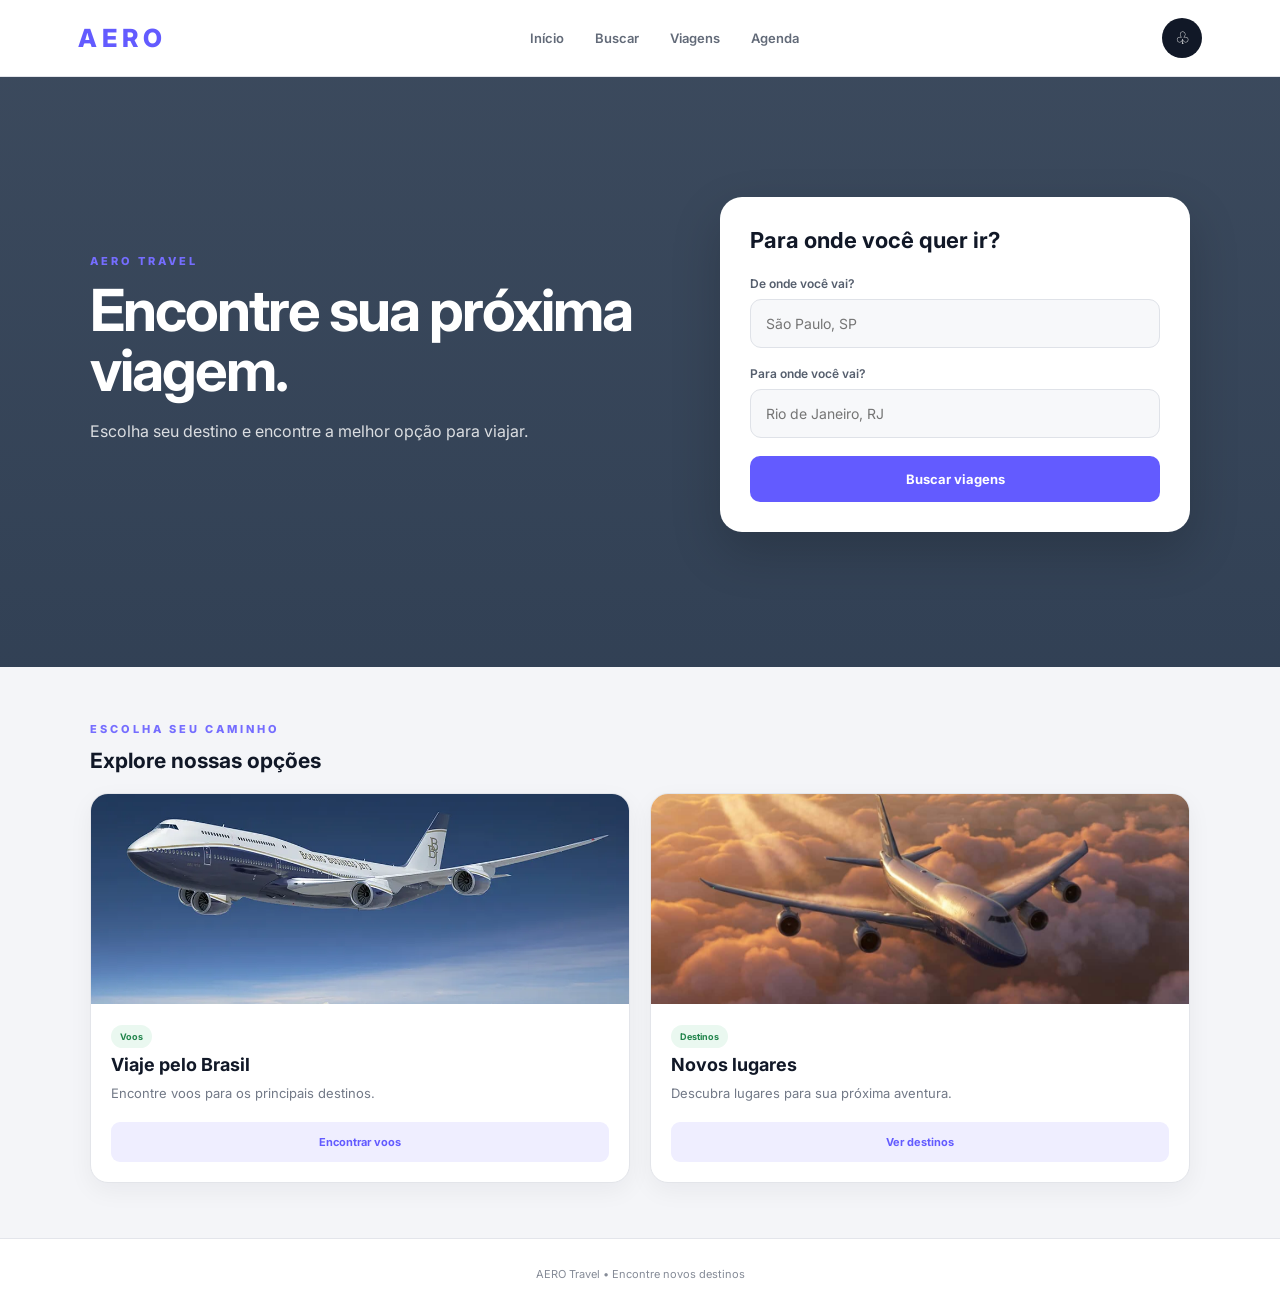
==== commit 37b8c3ef: "Fix image source paths in index.html" ====
--- a/index.html
+++ b/index.html
@@ -103,7 +103,7 @@
 
                 <article class="viagem-card viagem-image">
 
-                    <img src="imagens/img2.png" alt="Avião de passageiros voando">
+                    <img src="images/img2.png" alt="Avião de passageiros voando">
 
                     <div class="viagem-content">
 
@@ -123,7 +123,7 @@
 
                 <article class="viagem-card viagem-image">
 
-                    <img src="imagens/img5.png" alt="Avião voando entre nuvens">
+                    <img src="images/img5.png" alt="Avião voando entre nuvens">
 
                     <div class="viagem-content">
 
